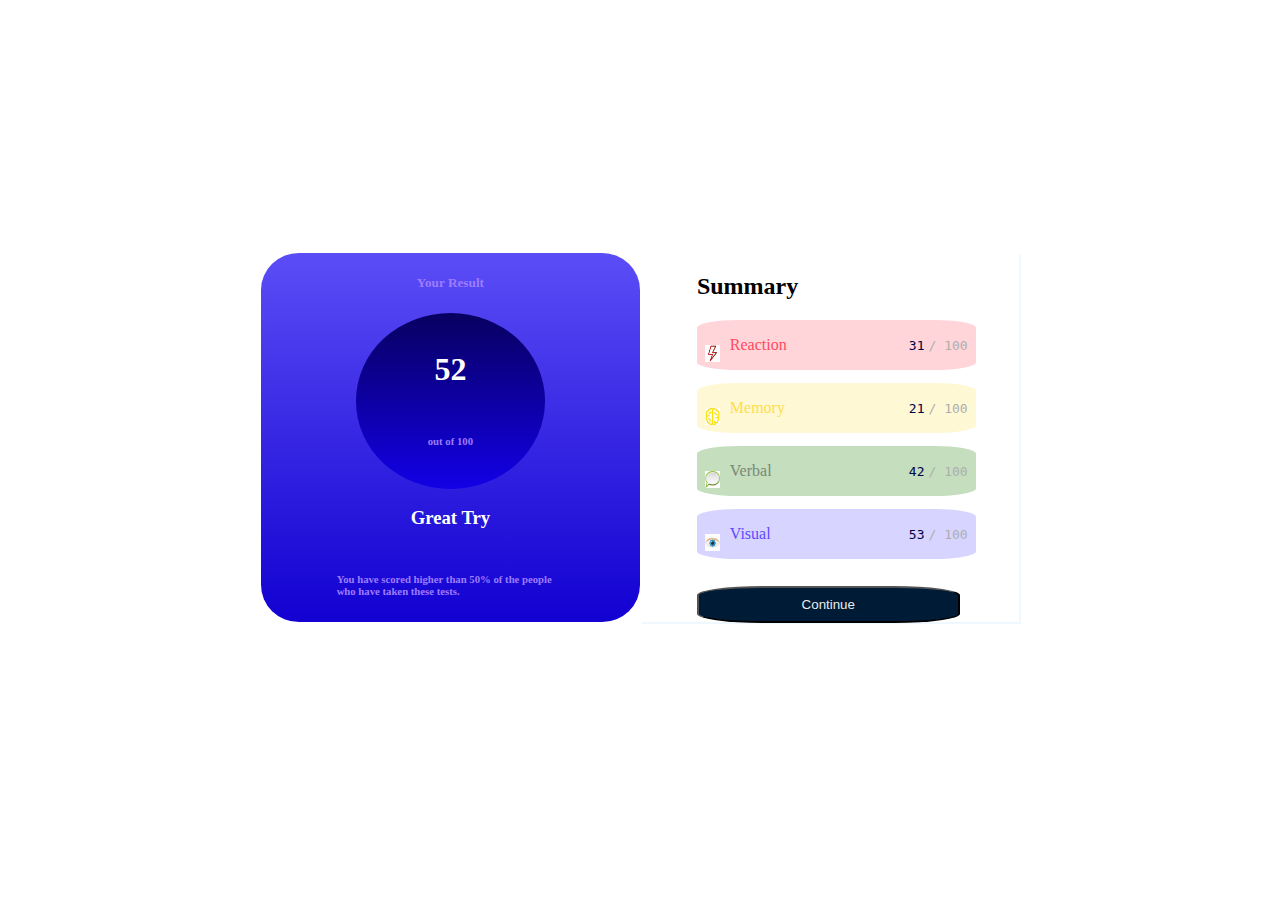
==== index.html @ 76d66e20 "FinalExamination" ====
<!DOCTYPE html>
<html lang="en">
<head>
    <link rel="stylesheet" href="1stExam.css">
    <meta charset="UTF-8">
    <meta name="viewport" content="width=device-width, initial-scale=1.0">
    <link rel="stylesheet" href="https://cdnjs.cloudflare.com/ajax/libs/font-awesome/4.7.0/css/font-awesome.min.css">
    <title>1st Exam</title>
</head>
<body>
  <div id="One">

    <div id="Two">
        
        <div id="Three">
            <div id="Math">
            <h5>Your Result</h5>
               </div>
                <div id="Half">
            <h1>52</h1>
            <div id="Five">
            <h6>out of 100</h6>
               </div>
                </div>
               
                <div id="Six">
            <h3>Great Try</h3>
        </div>
            <div id="Quarter">
                <h6>You have scored higher than 50% of the people who have taken these tests.</h6>
            </div>
        
        </div>

        <div id="Four">
            <h2>Summary</h2>
           

                <!-- <div id="ABCDEFGUN"> -->
    
           

             

            <div id="Fourc" class="RedLollipop">
                <div id="Subdditionc">

                    <div id="Planktonc">
                        <div id="Morec">
                            <img src="redning bolt.jpg"   width="15px" height="17px">
                        </div>
        
                        <div id="Lessc">
                        <p>Reaction</p>
                        </div>
                    </div>

                    <div id="Fifteenc">
                        <p><samp id="HIJACK">31</samp> <samp class="IIC">/ 100 </samp></p>
                    </div>    
                </div>
            </div>
            <div id="Fourc" class="YellowChocolate">
                <div id="Subdditionc">

                    <div id="Planktonc">
                        <div id="Morec">
                            <img src="yelain.jpg"   width="15px" height="17px">
                        </div>
        
                        <div id="Lessc">
                        <p>Memory</p>
                        </div>
                    </div>

                    <div id="Fifteenc">
                        <p><samp id="HIJACK">21</samp> <samp class="IIC">/ 100 </samp></p>
                    </div>    
                </div>
            </div>
                    <div id="Fourc">
                        <div id="Subdditionc">

                            <div id="Planktonc">
                                <div id="Morec">
                                    <img src="grespeble.jpg"   width="15px" height="17px">
                                </div>
                
                                <div id="Lessc">
                                <p>Verbal</p>
                                </div>
                            </div>
        
                            <div id="Fifteenc">
                                <p><samp id="HIJACK">42</samp> <samp class="IIC">/ 100 </samp></p>
                            </div>    
                        </div>
                    </div>

                    <div id="Fourc" class="IndigoIceCream">
                        <div id="Subdditionc">

                            <div id="Planktonc">
                                <div id="Morec">
                                    <img src="blye.jpg"   width="15px" height="17px">
                                </div>
                
                                <div id="Lessc">
                                <p>Visual</p>
                                </div>
                            </div>
        
                            <div id="Fifteenc">
                                <p><samp id="HIJACK">53</samp> <samp class="IIC">/ 100 </samp></p>
                            </div>    
                        </div>
                    </div>
            
            <button id="Braine">
                Continue
            </button>
    </div>        
           
        

    </div>
  </div> 

  <div id="Pi">
    
  </div>
</body>
</html>
---- 1stExam.css ----
#Two{
    
    display: grid;
    justify-content: center;
    margin: 20%;
    grid-template-columns: 1fr 1fr;
    border-radius: 10%;
}

#Three{
     background-image: linear-gradient(rgb(91, 77, 246),rgb(18, 1, 209)); 
    border-radius: 10%;
    align-items: center;
    display: flex;
    justify-content: center;
    flex-direction: column;
}


/* #ABCDEFGUN{
  margin-top: 5%;
}  */

#Four{
    /* margin-left: 15%;
    
    margin-right: 15%; */
    box-shadow: 2px 2px aliceblue;
     padding-left: 15%;
    
    padding-right: 15%; 
}

#Fourb{
    
    margin-right: 15%;
    background-color: rgb(255, 246, 196);
    color: rgb(255, 239, 93);
    border-radius: 15%;
    width: 99%;
    margin-top: 5%;
    padding-left: 3%;
    padding-right: 3%;
    
}


#Fourc{
    
    margin-right: 15%;
    background-color: #c4debe;
    color: #798878;
    border-radius: 15%;
    width: 99%;
    margin-top: 5%;
    padding-left: 3%;
    padding-right: 3%;
}

#Fourd{
    
    margin-right: 15%;
    background-color: rgb(204, 203, 249);
    color: #a2a0cc;
    border-radius: 15%;
    justify-content: flex;
    width: 99%;
    margin-top: 5%;
    padding-left: 3%;
    padding-right: 3%;
}

#Five{
    color: #9d7cff;
}

#Six{
    color: white;
}

#Half{
    border-radius: 50%;
    background-image: linear-gradient(rgb(8, 0, 96),rgb(19, 0, 230)); 
    width: 50%;
    height: 50%;
    display: flex;
    justify-content: center;
    align-items: center;
    flex-direction: column;
    color:white;
}

#Quarter{
    display: flex;
    align-items: center;
    color: #9d7cff;
    justify-content: center;
    
     margin-left: 20%; 
     margin-right: 20%; 
}

.RedLollipop{
    background-color: #ffd5da !important;
    color: #ff495e !important;
    
}

.YellowChocolate{
    background-color: #fff8d5 !important;
    color: #ffde49 !important;
    
}

.IndigoIceCream{                                    
    background-color: #d7d5ff !important;
    color: #5e49ff !important;
    
}
.IIC{
    color: rgb(174, 174, 174);
}

#HIJACK{
    color: #a4a4a4;
}



#Divide{
    
    background-color: #ffadad;
    border-radius: 21%;
    color: #ca7c85;
    
    

    
}  

#Math{
    color: #9d7cff;
}

#Subbditon{
    display: flex;
    justify-content: space-between;
    padding-left: 3%;
    padding-right: 2.87%;
    
}

#More{
    display: flex;
    justify-content: space-between;
    margin-top: 25px;
}

#Less{
    margin-left: 10px;
}


#Plankton{
    display: flex;
    justify-content: space-between;
    
}

#Fifteen{
    margin-left: 120px;
}

#Subdditionb{
    display: flex;
    justify-content: space-between;
    
    
}

#Moreb{
    display: flex;
    justify-content: space-between;
    margin-top: 25px;
}

#Lessb{
    margin-left: 10px;
}

#Braine{
    border-radius: 25%;
    background-color: rgb(0, 27, 53);
    color: rgb(235, 235, 235);
    margin-top: 10%;
    width: 99%;
    height: 10%;
    margin-bottom: 15px;
}

#Planktonb{
    display: flex;
    justify-content: space-between;
    
}

#Fifteenb{
    margin-left: 120px;
}

#Subdditionc{
    display: flex;
    justify-content: space-between;
    
    
}

#Morec{
    display: flex;
    justify-content: space-between;
    margin-top: 25px;
}

#Lessc{
    margin-left: 10px;
}


#Planktonc{
    display: flex;
    justify-content: space-between;
    
}

#Fifteenc{
    margin-left: 120px;
}

#HIJACK{
    color: rgb(0, 0, 69);
    
}

#Subdditiond{
    display: flex;
    justify-content: space-between;
    
    
}

#Mored{
    display: flex;
    justify-content: space-between;
    margin-top: 25px;
}

#Lessd{
    margin-left: 10px;
}


#Planktond{
    display: flex;
    justify-content: space-between;
    
}

#Fifteend{
    margin-left: 120px;
}
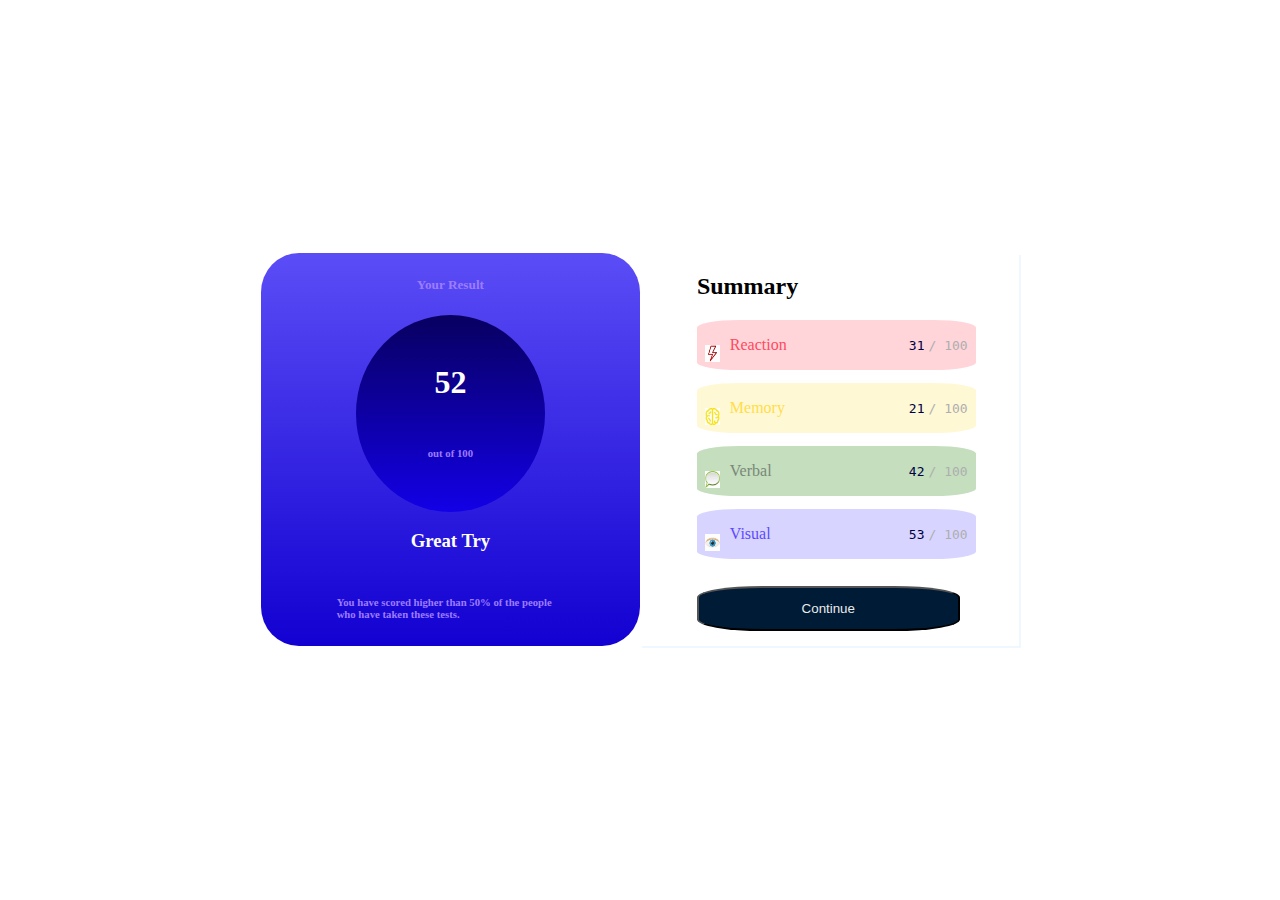
==== commit 24dc231d: "FinaleAct" ====
--- a/index.html
+++ b/index.html
@@ -1,7 +1,7 @@
 <!DOCTYPE html>
 <html lang="en">
 <head>
-    <link rel="stylesheet" href="1stExam.css">
+    <link rel="stylesheet" href="styles.css">
     <meta charset="UTF-8">
     <meta name="viewport" content="width=device-width, initial-scale=1.0">
     <link rel="stylesheet" href="https://cdnjs.cloudflare.com/ajax/libs/font-awesome/4.7.0/css/font-awesome.min.css">
@@ -114,11 +114,17 @@
                                 <p><samp id="HIJACK">53</samp> <samp class="IIC">/ 100 </samp></p>
                             </div>    
                         </div>
+
+                        
+                        
                     </div>
             
-            <button id="Braine">
-                Continue
-            </button>
+                    <div >
+                           <button id="Braine">
+                                Continue
+                            </button> 
+                        </div>
+            
     </div>        
            
         
--- a/styles.css
+++ b/styles.css
@@ -0,0 +1,294 @@
+#Two{
+    
+    display: grid;
+    justify-content: center;
+    margin: 20%;
+    grid-template-columns: 1fr 1fr;
+    border-radius: 10%;
+}
+
+#Three{
+     background-image: linear-gradient(rgb(91, 77, 246),rgb(18, 1, 209)); 
+    border-radius: 10%;
+    align-items: center;
+    display: flex;
+    justify-content: center;
+    flex-direction: column;
+}
+
+
+/* #ABCDEFGUN{
+  margin-top: 5%;
+}  */
+
+#Four{
+    /* margin-left: 15%;
+    
+    margin-right: 15%; */
+    box-shadow: 2px 2px aliceblue;
+     padding-left: 15%;
+    
+    padding-right: 15%; 
+}
+
+#Fourb{
+    
+    margin-right: 15%;
+    background-color: rgb(255, 246, 196);
+    color: rgb(255, 239, 93);
+    border-radius: 15%;
+    width: 99%;
+    margin-top: 5%;
+    padding-left: 3%;
+    padding-right: 3%;
+    
+}
+
+
+#Fourc{
+    
+    margin-right: 15%;
+    background-color: #c4debe;
+    color: #798878;
+    border-radius: 15%;
+    width: 99%;
+    margin-top: 5%;
+    padding-left: 3%;
+    padding-right: 3%;
+}
+
+#Fourd{
+    
+    margin-right: 15%;
+    background-color: rgb(204, 203, 249);
+    color: #a2a0cc;
+    border-radius: 15%;
+    justify-content: flex;
+    width: 99%;
+    margin-top: 5%;
+    padding-left: 3%;
+    padding-right: 3%;
+}
+
+#Five{
+    color: #9d7cff;
+}
+
+#Six{
+    color: white;
+}
+
+#Half{
+    border-radius: 50%;
+    background-image: linear-gradient(rgb(8, 0, 96),rgb(19, 0, 230)); 
+    width: 50%;
+    height: 50%;
+    display: flex;
+    justify-content: center;
+    align-items: center;
+    flex-direction: column;
+    color:white;
+}
+
+#Quarter{
+    display: flex;
+    align-items: center;
+    color: #9d7cff;
+    justify-content: center;
+    
+     margin-left: 20%; 
+     margin-right: 20%; 
+}
+
+.RedLollipop{
+    background-color: #ffd5da !important;
+    color: #ff495e !important;
+    
+}
+
+.YellowChocolate{
+    background-color: #fff8d5 !important;
+    color: #ffde49 !important;
+    
+}
+
+.IndigoIceCream{                                    
+    background-color: #d7d5ff !important;
+    color: #5e49ff !important;
+    
+}
+.IIC{
+    color: rgb(174, 174, 174);
+}
+
+#HIJACK{
+    color: #a4a4a4;
+}
+
+
+
+#Divide{
+    
+    background-color: #ffadad;
+    border-radius: 21%;
+    color: #ca7c85;
+    
+    
+
+    
+}  
+
+#Math{
+    color: #9d7cff;
+}
+
+#Subbditon{
+    display: flex;
+    justify-content: space-between;
+    padding-left: 3%;
+    padding-right: 2.87%;
+    
+}
+
+#More{
+    display: flex;
+    justify-content: space-between;
+    margin-top: 25px;
+}
+
+#Less{
+    margin-left: 10px;
+}
+
+
+#Plankton{
+    display: flex;
+    justify-content: space-between;
+    
+}
+
+#Fifteen{
+    margin-left: 120px;
+}
+
+#Subdditionb{
+    display: flex;
+    justify-content: space-between;
+    
+    
+}
+
+#Moreb{
+    display: flex;
+    justify-content: space-between;
+    margin-top: 25px;
+}
+
+#Lessb{
+    margin-left: 10px;
+}
+
+#Braine{
+    border-radius: 25%;
+    padding: 5%;;
+    background-color: rgb(0, 27, 53) !important;
+    color: rgb(235, 235, 235);
+    margin-top: 10%;
+    width: 99%;
+    height: 10%;
+    margin-bottom: 15px;
+    
+}
+
+#Planktonb{
+    display: flex;
+    justify-content: space-between;
+    
+}
+
+#Fifteenb{
+    margin-left: 120px;
+}
+
+#Subdditionc{
+    display: flex;
+    justify-content: space-between;
+    
+    
+}
+
+#Morec{
+    display: flex;
+    justify-content: space-between;
+    margin-top: 25px;
+}
+
+#Lessc{
+    margin-left: 10px;
+}
+
+
+#Planktonc{
+    display: flex;
+    justify-content: space-between;
+    
+}
+
+#Fifteenc{
+    margin-left: 70px;
+}
+
+#HIJACK{
+    color: rgb(0, 0, 69);
+    
+}
+
+#Subdditiond{
+    display: flex;
+    justify-content: space-between;
+    
+    
+}
+
+#Mored{
+    display: flex;
+    justify-content: space-between;
+    margin-top: 25px;
+}
+
+#Lessd{
+    margin-left: 10px;
+}
+
+
+#Planktond{
+    display: flex;
+    justify-content: space-between;
+    
+}
+
+#Fifteend{
+    margin-left: 120px;
+}
+
+ @media (max-width: 767px) {
+    #Two{
+        display: block;
+        margin: 1px;
+    }
+
+    #Half{
+        width: 200px;
+    }
+
+    #Four{
+        padding-left: 5%;
+    
+    padding-right: 10%;
+    } 
+
+    #Braine{
+        height: 50px;
+    }
+}
+
